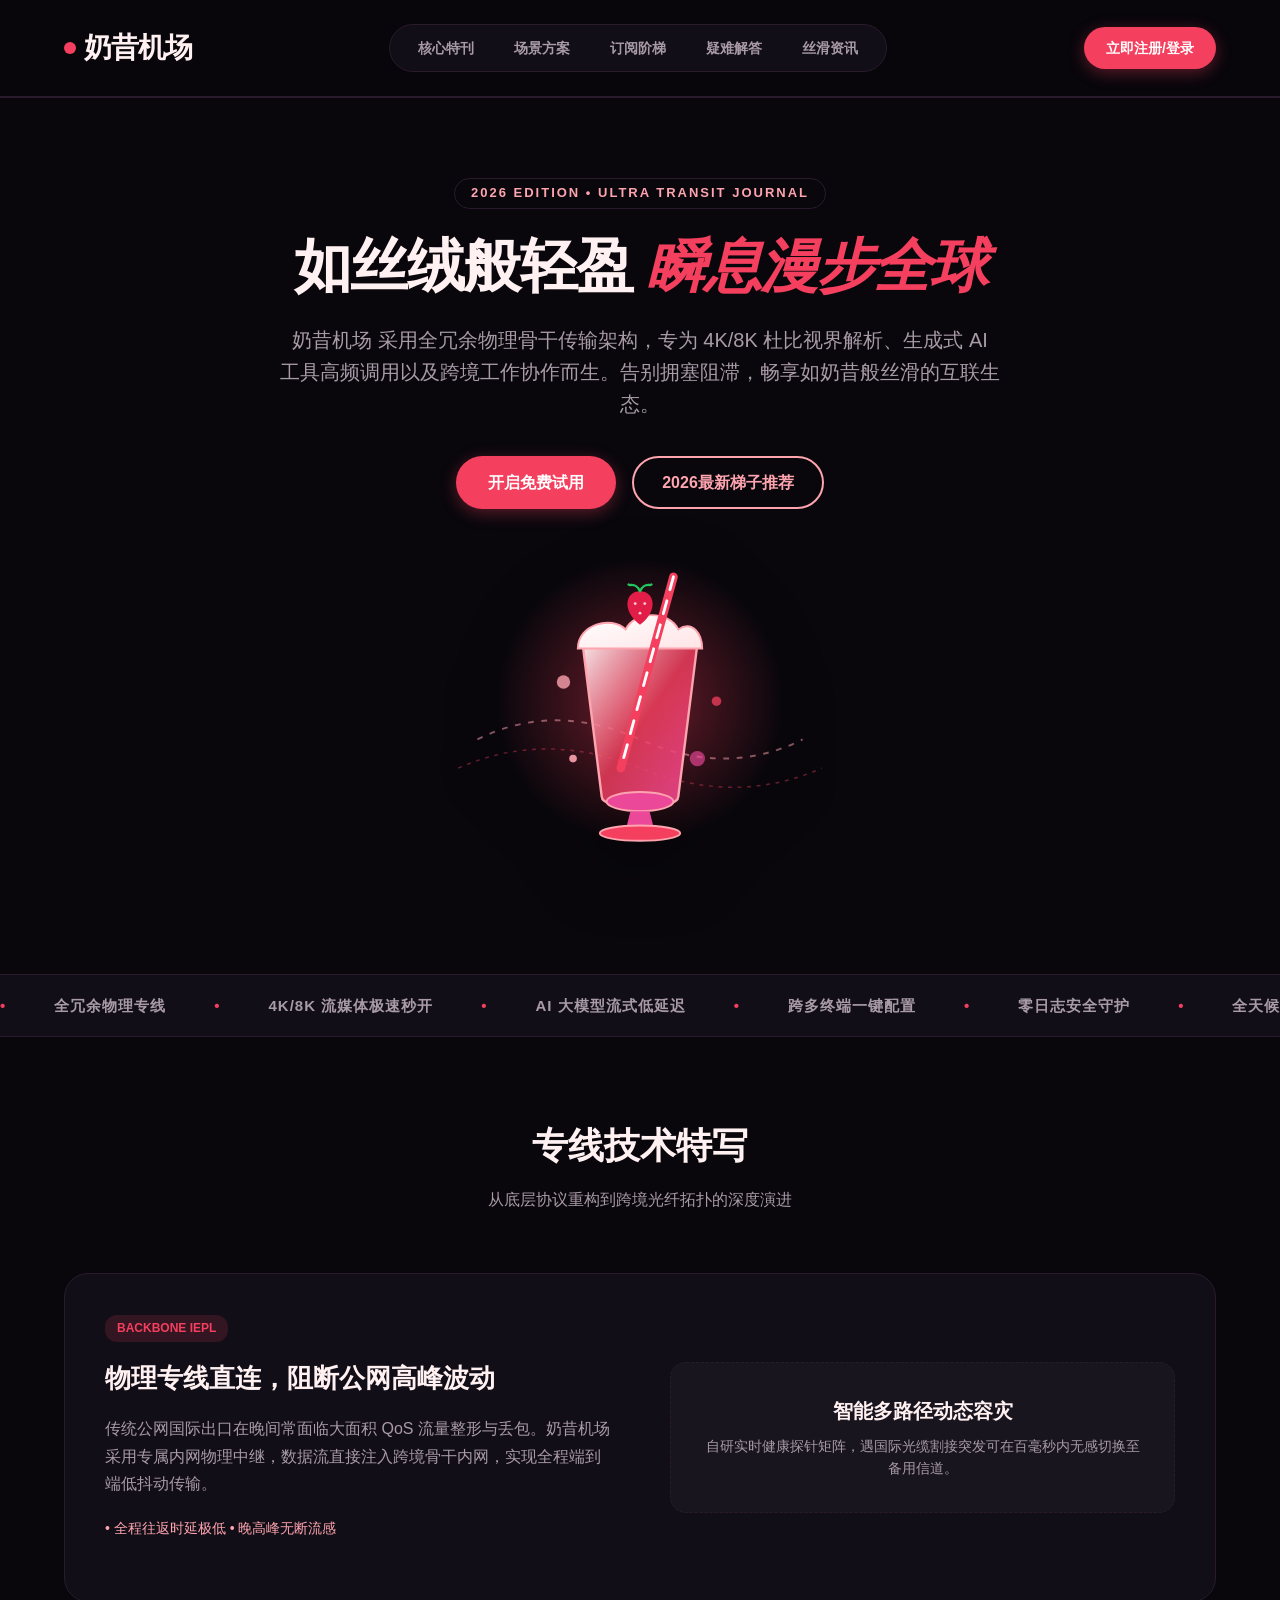
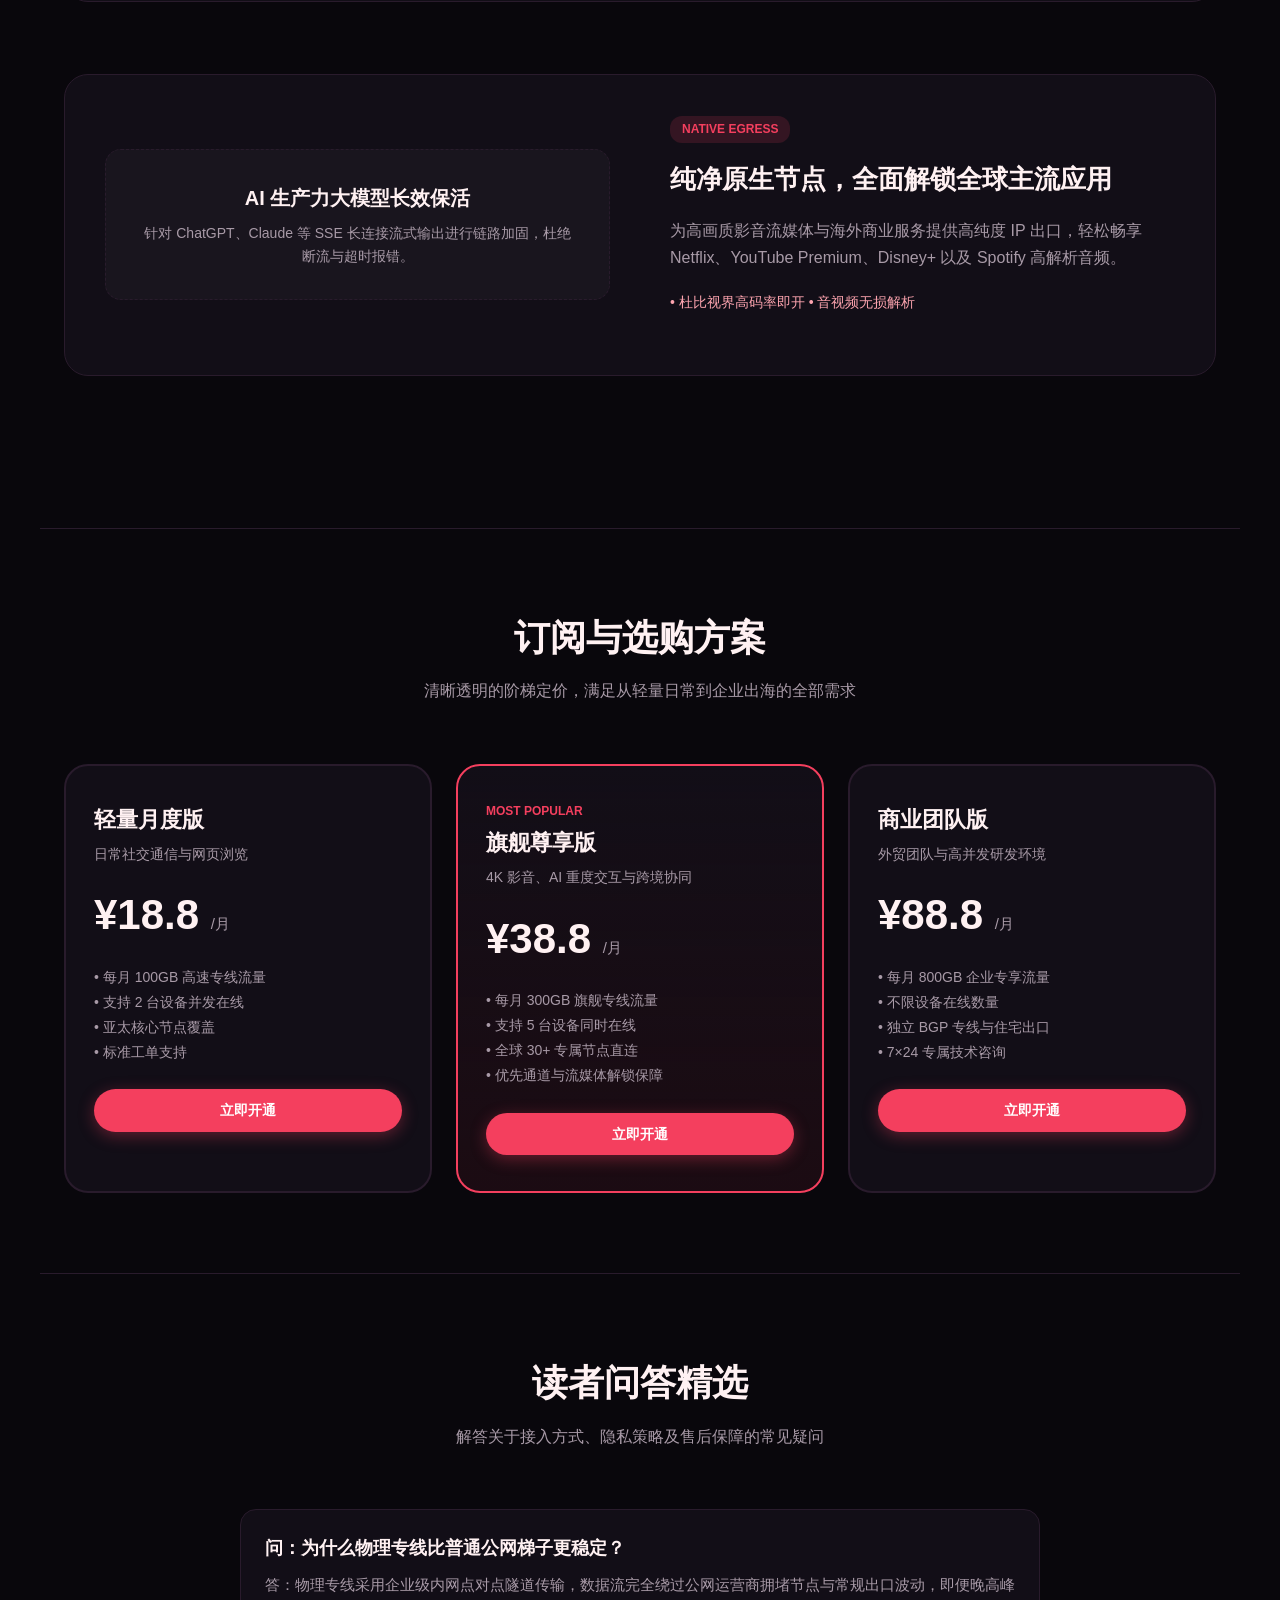
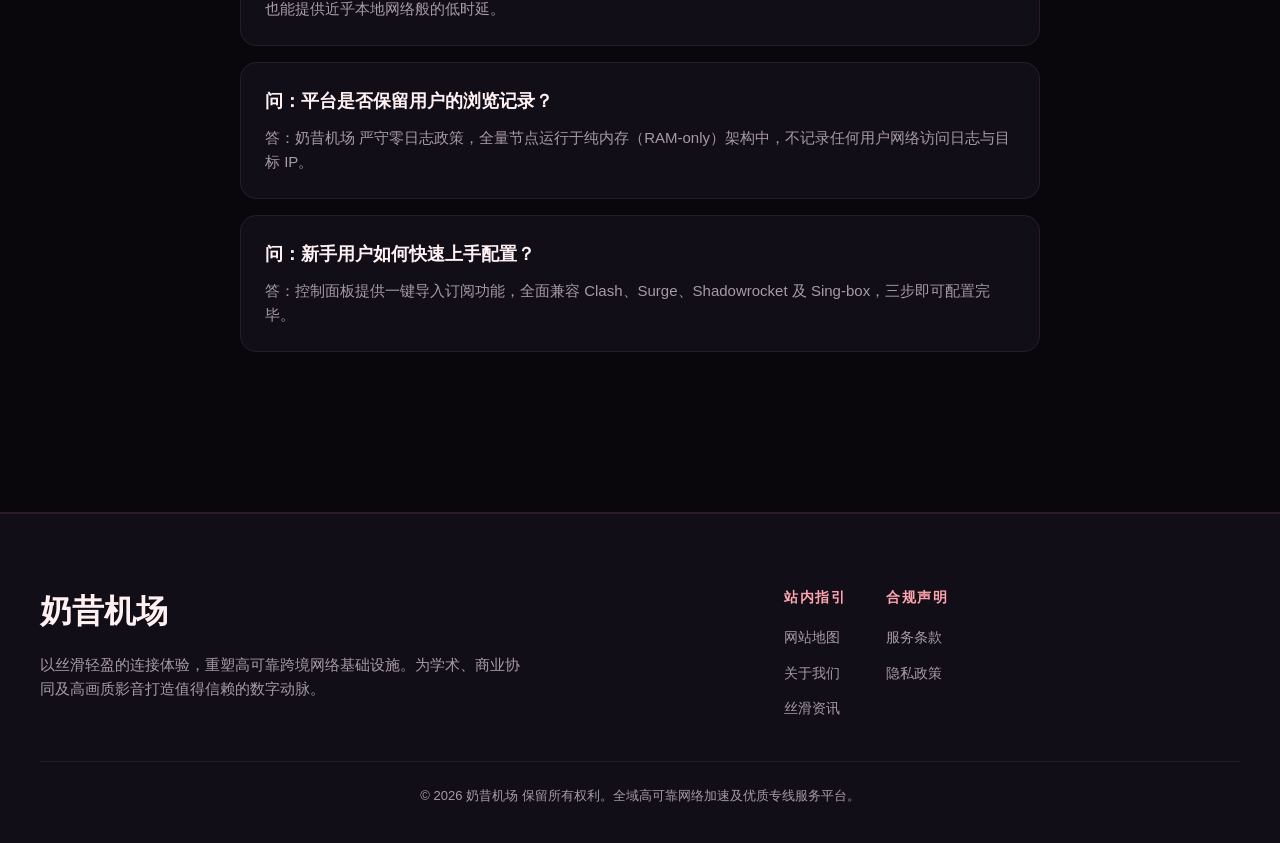
==== index.html @ 3f1ebfe1 "Initial landing page release for nexitally.space" ====
<!DOCTYPE html>
<html lang="zh-CN">
<head>
  <meta charset="UTF-8">
  <meta name="viewport" content="width=device-width, initial-scale=1.0">
  <title>奶昔机场官方平台 - 2026顶级丝滑专线网络加速服务 | 极速秒开与流媒体解锁优质机场推荐</title>
  <meta name="description" content="奶昔机场以现代杂志感极简架构呈现全冗余物理专线加速体验。全天候杜比视界4K/8K秒开，AI模型极速交互，构建流畅无阻的跨境网络桥梁。">
  <link rel="canonical" href="https://nexitally.space/">
  <link rel="stylesheet" href="style.css">
  <meta property="og:type" content="website">
  <meta property="og:title" content="奶昔机场官方平台 - 2026顶级丝滑专线网络加速服务 | 极速秒开与流媒体解锁优质机场推荐">
  <meta property="og:description" content="奶昔机场以现代杂志感极简架构呈现全冗余物理专线加速体验。全天候杜比视界4K/8K秒开，AI模型极速交互，构建流畅无阻的跨境网络桥梁。">
  <meta property="og:url" content="https://nexitally.space/">
  <script type="application/ld+json">
  {"@context": "https://schema.org", "@type": "Product", "name": "奶昔机场网络加速", "description": "奶昔机场以现代杂志感极简架构呈现全冗余物理专线加速体验。全天候杜比视界4K/8K秒开，AI模型极速交互，构建流畅无阻的跨境网络桥梁。", "brand": {"@type": "Brand", "name": "奶昔机场"}}
  </script>
</head>
<body>

  <!-- Magazine Header -->
  <nav class="mag-nav">
    <div class="mag-nav-inner">
      <a href="index.html" class="mag-logo">
        <span class="mag-logo-dot"></span>
        <span>奶昔机场</span>
      </a>
      <ul class="mag-pill-menu">
        <li><a href="#editorial">核心特刊</a></li>
        <li><a href="#scenarios">场景方案</a></li>
        <li><a href="#plans">订阅阶梯</a></li>
        <li><a href="#qna">疑难解答</a></li>
        <li><a href="sweet-notes.html">丝滑资讯</a></li>
      </ul>
      <a href="https://ww012.twilightaff.com/#/?code=A56DH1Af" class="mag-cta-btn" target="_blank" rel="nofollow">立即注册/登录</a>
    </div>
  </nav>

  <!-- Monumental Centered Hero -->
  <header class="mag-hero">
    <div class="mag-hero-issue">2026 EDITION • ULTRA TRANSIT JOURNAL</div>
    <h1 class="mag-hero-title">如丝绒般轻盈 <span>瞬息漫步全球</span></h1>
    <p class="mag-hero-lead">奶昔机场 采用全冗余物理骨干传输架构，专为 4K/8K 杜比视界解析、生成式 AI 工具高频调用以及跨境工作协作而生。告别拥塞阻滞，畅享如奶昔般丝滑的互联生态。</p>
    
    <div class="mag-hero-actions">
      <a href="https://ww012.twilightaff.com/#/?code=A56DH1Af" class="mag-cta-btn" style="padding: 14px 32px; font-size: 16px;" target="_blank" rel="nofollow">开启免费试用</a>
      <a href="https://tizilab.net/paihang/" class="btn-mag-outline" target="_blank">2026最新梯子推荐</a>
    </div>

    <div class="mag-hero-art">
      
        <div class="motion-art-frame milkshake-frame" aria-label="草莓波普奶昔插画">
          <svg class="motion-svg" width="100%" height="340" viewBox="0 0 460 360" fill="none" xmlns="http://www.w3.org/2000/svg">
            <defs>
              <linearGradient id="cupGrad" x1="0%" y1="0%" x2="100%" y2="100%">
                <stop offset="0%" stop-color="#fff1f2" stop-opacity="0.95"/>
                <stop offset="50%" stop-color="#f43f5e" stop-opacity="0.8"/>
                <stop offset="100%" stop-color="#ec4899" stop-opacity="0.95"/>
              </linearGradient>
              <linearGradient id="creamGrad" x1="0%" y1="0%" x2="100%" y2="100%">
                <stop offset="0%" stop-color="#ffffff"/>
                <stop offset="100%" stop-color="#ffe4e6"/>
              </linearGradient>
              <radialGradient id="berryGlow" cx="50%" cy="50%" r="50%">
                <stop offset="0%" stop-color="#f43f5e" stop-opacity="0.45"/>
                <stop offset="100%" stop-color="#f43f5e" stop-opacity="0"/>
              </radialGradient>
            </defs>
            <circle cx="230" cy="180" r="150" fill="url(#berryGlow)" class="glow-pulse"/>
            <!-- 甜美波浪装饰背景 -->
            <path d="M 60 220 Q 140 180 230 220 T 400 220" stroke="#fda4af" stroke-width="2" stroke-dasharray="6 8" fill="none" opacity="0.5"/>
            <path d="M 40 250 Q 130 210 230 250 T 420 250" stroke="#f43f5e" stroke-width="1.5" stroke-dasharray="4 6" fill="none" opacity="0.4"/>
            <!-- 奶昔杯身 -->
            <path d="M 170 120 L 190 280 C 190 295, 270 295, 270 280 L 290 120 Z" fill="url(#cupGrad)" stroke="#fda4af" stroke-width="2.5"/>
            <!-- 杯底托盘 -->
            <ellipse cx="230" cy="285" rx="35" ry="10" fill="#ec4899" stroke="#fda4af" stroke-width="2"/>
            <path d="M 220 295 L 215 315 H 245 L 240 295 Z" fill="#ec4899"/>
            <ellipse cx="230" cy="318" rx="42" ry="8" fill="#f43f5e" stroke="#fda4af" stroke-width="2"/>
            <!-- 绵密奶油波浪层 -->
            <path d="M 165 125 C 165 100, 200 90, 215 105 C 225 85, 260 85, 270 105 C 285 95, 295 110, 295 125 Z" fill="url(#creamGrad)" stroke="#fda4af" stroke-width="2" class="cream-bounce"/>
            <!-- 顶端草莓果实 -->
            <g class="berry-float">
              <path d="M 230 65 C 215 65, 210 85, 230 100 C 250 85, 245 65, 230 65 Z" fill="#e11d48"/>
              <circle cx="225" cy="78" r="1.5" fill="#fecdd3"/>
              <circle cx="235" cy="78" r="1.5" fill="#fecdd3"/>
              <circle cx="230" cy="88" r="1.5" fill="#fecdd3"/>
              <path d="M 230 65 C 225 55, 220 60, 218 58 M 230 65 C 235 55, 240 60, 242 58" stroke="#22c55e" stroke-width="2.5" stroke-linecap="round"/>
            </g>
            <!-- 糖果条纹倾斜吸管 -->
            <line x1="265" y1="50" x2="210" y2="250" stroke="#f43f5e" stroke-width="9" stroke-linecap="round" class="straw-shake"/>
            <line x1="265" y1="50" x2="210" y2="250" stroke="#ffffff" stroke-width="3" stroke-linecap="round" stroke-dasharray="14 12" class="straw-shake"/>
            <!-- 漂浮果粒与气泡 -->
            <circle cx="150" cy="160" r="7" fill="#fda4af" opacity="0.8" class="bubble-float-1"/>
            <circle cx="310" cy="180" r="5" fill="#f43f5e" opacity="0.75" class="bubble-float-2"/>
            <circle cx="290" cy="240" r="8" fill="#ec4899" opacity="0.65" class="bubble-float-3"/>
            <circle cx="160" cy="240" r="4" fill="#fda4af" opacity="0.9" class="bubble-float-1"/>
          </svg>
        </div>
        
    </div>
  </header>

  <!-- Horizontal Ticker -->
  <div class="mag-ticker">
    <div class="mag-ticker-track">
      <span>•</span> 全冗余物理专线
      <span>•</span> 4K/8K 流媒体极速秒开
      <span>•</span> AI 大模型流式低延迟
      <span>•</span> 跨多终端一键配置
      <span>•</span> 零日志安全守护
      <span>•</span> 全天候容灾保障
    </div>
  </div>

  <!-- Editorial Split Rows -->
  <section id="editorial" class="mag-section">
    <div class="mag-section-header">
      <h2 class="mag-section-title">专线技术特写</h2>
      <p style="color: var(--muted);">从底层协议重构到跨境光纤拓扑的深度演进</p>
    </div>

    <div class="mag-row">
      <div class="mag-row-content">
        <span class="mag-row-badge">BACKBONE IEPL</span>
        <h3>物理专线直连，阻断公网高峰波动</h3>
        <p>传统公网国际出口在晚间常面临大面积 QoS 流量整形与丢包。奶昔机场 采用专属内网物理中继，数据流直接注入跨境骨干内网，实现全程端到端低抖动传输。</p>
        <p style="font-size:14px; color: var(--accent);">• 全程往返时延极低 • 晚高峰无断流感</p>
      </div>
      <div>
        <div style="background: rgba(255,255,255,0.03); border: 1px dashed var(--border); border-radius: 16px; padding: 32px; text-align: center;">
          <h4 style="font-size: 20px; margin-bottom: 8px;">智能多路径动态容灾</h4>
          <p style="color: var(--muted); font-size: 14px;">自研实时健康探针矩阵，遇国际光缆割接突发可在百毫秒内无感切换至备用信道。</p>
        </div>
      </div>
    </div>

    <div class="mag-row reverse">
      <div class="mag-row-content">
        <span class="mag-row-badge">NATIVE EGRESS</span>
        <h3>纯净原生节点，全面解锁全球主流应用</h3>
        <p>为高画质影音流媒体与海外商业服务提供高纯度 IP 出口，轻松畅享 Netflix、YouTube Premium、Disney+ 以及 Spotify 高解析音频。</p>
        <p style="font-size:14px; color: var(--accent);">• 杜比视界高码率即开 • 音视频无损解析</p>
      </div>
      <div>
        <div style="background: rgba(255,255,255,0.03); border: 1px dashed var(--border); border-radius: 16px; padding: 32px; text-align: center;">
          <h4 style="font-size: 20px; margin-bottom: 8px;">AI 生产力大模型长效保活</h4>
          <p style="color: var(--muted); font-size: 14px;">针对 ChatGPT、Claude 等 SSE 长连接流式输出进行链路加固，杜绝断流与超时报错。</p>
        </div>
      </div>
    </div>
  </section>

  <!-- Pricing Deck -->
  <section id="plans" class="mag-section" style="border-top: 1px solid var(--border);">
    <div class="mag-section-header">
      <h2 class="mag-section-title">订阅与选购方案</h2>
      <p style="color: var(--muted);">清晰透明的阶梯定价，满足从轻量日常到企业出海的全部需求</p>
    </div>

    <div class="mag-pricing-deck">
      <div class="mag-price-pill">
        <h3 style="font-size: 22px;">轻量月度版</h3>
        <p style="color: var(--muted); font-size: 14px; margin-top: 6px;">日常社交通信与网页浏览</p>
        <div class="mag-price-num">¥18.8 <span>/月</span></div>
        <p style="color: var(--muted); font-size: 14px; line-height: 1.8; margin-bottom: 24px;">
          • 每月 100GB 高速专线流量<br>• 支持 2 台设备并发在线<br>• 亚太核心节点覆盖<br>• 标准工单支持
        </p>
        <a href="https://ww012.twilightaff.com/#/?code=A56DH1Af" class="mag-cta-btn" style="text-align: center;" target="_blank" rel="nofollow">立即开通</a>
      </div>

      <div class="mag-price-pill featured">
        <div style="font-size: 12px; font-weight: 800; color: var(--primary); text-transform: uppercase;">MOST POPULAR</div>
        <h3 style="font-size: 22px; margin-top: 4px;">旗舰尊享版</h3>
        <p style="color: var(--muted); font-size: 14px; margin-top: 6px;">4K 影音、AI 重度交互与跨境协同</p>
        <div class="mag-price-num">¥38.8 <span>/月</span></div>
        <p style="color: var(--muted); font-size: 14px; line-height: 1.8; margin-bottom: 24px;">
          • 每月 300GB 旗舰专线流量<br>• 支持 5 台设备同时在线<br>• 全球 30+ 专属节点直连<br>• 优先通道与流媒体解锁保障
        </p>
        <a href="https://ww012.twilightaff.com/#/?code=A56DH1Af" class="mag-cta-btn" style="text-align: center;" target="_blank" rel="nofollow">立即开通</a>
      </div>

      <div class="mag-price-pill">
        <h3 style="font-size: 22px;">商业团队版</h3>
        <p style="color: var(--muted); font-size: 14px; margin-top: 6px;">外贸团队与高并发研发环境</p>
        <div class="mag-price-num">¥88.8 <span>/月</span></div>
        <p style="color: var(--muted); font-size: 14px; line-height: 1.8; margin-bottom: 24px;">
          • 每月 800GB 企业专享流量<br>• 不限设备在线数量<br>• 独立 BGP 专线与住宅出口<br>• 7×24 专属技术咨询
        </p>
        <a href="https://ww012.twilightaff.com/#/?code=A56DH1Af" class="mag-cta-btn" style="text-align: center;" target="_blank" rel="nofollow">立即开通</a>
      </div>
    </div>
  </section>

  <!-- FAQ -->
  <section id="qna" class="mag-section" style="border-top: 1px solid var(--border);">
    <div class="mag-section-header">
      <h2 class="mag-section-title">读者问答精选</h2>
      <p style="color: var(--muted);">解答关于接入方式、隐私策略及售后保障的常见疑问</p>
    </div>

    <div class="mag-faq-list">
      <div class="mag-faq-card">
        <div class="mag-faq-q">问：为什么物理专线比普通公网梯子更稳定？</div>
        <div class="mag-faq-a">答：物理专线采用企业级内网点对点隧道传输，数据流完全绕过公网运营商拥堵节点与常规出口波动，即便晚高峰也能提供近乎本地网络般的低时延。</div>
      </div>
      <div class="mag-faq-card">
        <div class="mag-faq-q">问：平台是否保留用户的浏览记录？</div>
        <div class="mag-faq-a">答：奶昔机场 严守零日志政策，全量节点运行于纯内存（RAM-only）架构中，不记录任何用户网络访问日志与目标 IP。</div>
      </div>
      <div class="mag-faq-card">
        <div class="mag-faq-q">问：新手用户如何快速上手配置？</div>
        <div class="mag-faq-a">答：控制面板提供一键导入订阅功能，全面兼容 Clash、Surge、Shadowrocket 及 Sing-box，三步即可配置完毕。</div>
      </div>
    </div>
  </section>

  <!-- Asymmetric Magazine Footer -->
  <footer class="mag-footer">
    <div class="mag-footer-inner">
      <div class="mag-footer-brand">
        <h2>奶昔机场</h2>
        <p>以丝滑轻盈的连接体验，重塑高可靠跨境网络基础设施。为学术、商业协同及高画质影音打造值得信赖的数字动脉。</p>
      </div>
      <div class="mag-footer-links">
        <div class="mag-footer-col">
          <h4>站内指引</h4>
          <ul>
            <li><a href="sitemap.html">网站地图</a></li>
            <li><a href="about.html">关于我们</a></li>
            <li><a href="sweet-notes.html">丝滑资讯</a></li>
          </ul>
        </div>
        <div class="mag-footer-col">
          <h4>合规声明</h4>
          <ul>
            <li><a href="terms.html">服务条款</a></li>
            <li><a href="privacy.html">隐私政策</a></li>
          </ul>
        </div>
      </div>
    </div>
    <div class="mag-footer-bottom">
      © 2026 奶昔机场 保留所有权利。全域高可靠网络加速及优质专线服务平台。
    </div>
  </footer>

</body>
</html>
---- style.css ----
/* Archetype 1: Magazine Editorial Layout (nexitally.space) */
:root {
  --primary: #f43f5e;
  --secondary: #fb7185;
  --accent: #fda4af;
  --bg: #09070c;
  --paper: #120e17;
  --border: #291b2c;
  --text: #fff1f2;
  --muted: #a89aa7;
  --link-color: #fda4af;
}
* { box-sizing: border-box; margin: 0; padding: 0; }
body { background: var(--bg); color: var(--text); font-family: -apple-system, BlinkMacSystemFont, "Segoe UI", Roboto, "PingFang SC", sans-serif; line-height: 1.6; }
a { color: var(--link-color); text-decoration: none; }
a:visited { color: var(--link-color); }
a:hover { color: var(--primary); text-decoration: underline; }

/* Magazine Header */
.mag-nav { border-bottom: 2px solid var(--border); padding: 24px 0; background: rgba(9, 7, 12, 0.95); position: sticky; top: 0; z-index: 99; }
.mag-nav-inner { max-width: 1200px; margin: 0 auto; padding: 0 24px; display: flex; justify-content: space-between; align-items: center; }
.mag-logo { font-size: 28px; font-weight: 900; letter-spacing: -1px; color: var(--text); display: flex; align-items: center; gap: 8px; text-decoration: none !important; }
.mag-logo-dot { width: 12px; height: 12px; border-radius: 50%; background: var(--primary); display: inline-block; }
.mag-pill-menu { display: flex; gap: 8px; list-style: none; background: var(--paper); padding: 6px 12px; border-radius: 40px; border: 1px solid var(--border); }
.mag-pill-menu li a { padding: 6px 16px; border-radius: 20px; font-size: 14px; font-weight: 600; color: var(--muted); display: block; }
.mag-pill-menu li a:hover, .mag-pill-menu li a.active { color: var(--text); background: rgba(255,255,255,0.08); text-decoration: none; }
.mag-cta-btn { background: var(--primary); color: #fff !important; padding: 10px 22px; border-radius: 40px; font-weight: 700; font-size: 14px; box-shadow: 0 4px 16px rgba(244, 63, 94, 0.35); text-decoration: none !important; }

/* Monumental Centered Hero */
.mag-hero { padding: 80px 24px 60px; text-align: center; max-width: 960px; margin: 0 auto; }
.mag-hero-issue { display: inline-block; font-size: 13px; font-weight: 800; text-transform: uppercase; letter-spacing: 2px; color: var(--accent); margin-bottom: 24px; padding: 4px 16px; border: 1px solid var(--border); border-radius: 30px; }
.mag-hero-title { font-size: 58px; font-weight: 900; line-height: 1.15; letter-spacing: -1.5px; margin-bottom: 24px; }
.mag-hero-title span { color: var(--primary); font-style: italic; }
.mag-hero-lead { font-size: 20px; color: var(--muted); max-width: 720px; margin: 0 auto 36px; line-height: 1.6; }
.mag-hero-art { margin: 20px auto 40px; max-width: 440px; }
.mag-hero-actions { display: flex; justify-content: center; gap: 16px; flex-wrap: wrap; }
.btn-mag-outline { padding: 12px 28px; border-radius: 40px; border: 2px solid var(--accent); color: var(--accent) !important; font-weight: 700; text-decoration: none !important; }
.btn-mag-outline:hover { background: var(--accent); color: var(--bg) !important; }

/* Horizontal Feature Ticker */
.mag-ticker { border-top: 1px solid var(--border); border-bottom: 1px solid var(--border); padding: 18px 0; background: var(--paper); overflow: hidden; white-space: nowrap; }
.mag-ticker-track { display: inline-flex; gap: 48px; font-weight: 700; font-size: 15px; color: var(--muted); text-transform: uppercase; letter-spacing: 1px; }
.mag-ticker-track span { color: var(--primary); }

/* Editorial Split Rows */
.mag-section { max-width: 1200px; margin: 0 auto; padding: 80px 24px; }
.mag-section-header { text-align: center; margin-bottom: 60px; }
.mag-section-title { font-size: 36px; font-weight: 800; margin-bottom: 12px; }
.mag-row { display: grid; grid-template-columns: 1fr 1fr; gap: 60px; align-items: center; margin-bottom: 72px; padding: 40px; background: var(--paper); border: 1px solid var(--border); border-radius: 24px; }
.mag-row.reverse { direction: rtl; }
.mag-row.reverse > * { direction: ltr; }
.mag-row-content h3 { font-size: 26px; font-weight: 800; margin-bottom: 16px; color: var(--text); }
.mag-row-content p { font-size: 16px; color: var(--muted); line-height: 1.7; margin-bottom: 20px; }
.mag-row-badge { display: inline-block; padding: 4px 12px; background: rgba(244, 63, 94, 0.15); color: var(--primary); border-radius: 12px; font-size: 12px; font-weight: 700; margin-bottom: 16px; }

/* Horizontal Pill Pricing */
.mag-pricing-deck { display: grid; grid-template-columns: repeat(3, 1fr); gap: 24px; }
.mag-price-pill { background: var(--paper); border: 2px solid var(--border); border-radius: 24px; padding: 36px 28px; display: flex; flex-direction: column; transition: transform 0.2s; }
.mag-price-pill:hover { transform: translateY(-6px); border-color: var(--primary); }
.mag-price-pill.featured { border-color: var(--primary); background: linear-gradient(180deg, var(--paper), rgba(244, 63, 94, 0.08)); }
.mag-price-num { font-size: 42px; font-weight: 900; margin: 16px 0; color: var(--text); }
.mag-price-num span { font-size: 15px; color: var(--muted); font-weight: normal; }

/* Accordion FAQ */
.mag-faq-list { max-width: 800px; margin: 0 auto; display: flex; flex-direction: column; gap: 16px; }
.mag-faq-card { background: var(--paper); border: 1px solid var(--border); border-radius: 16px; padding: 24px; }
.mag-faq-q { font-size: 18px; font-weight: 700; margin-bottom: 10px; color: var(--text); }
.mag-faq-a { font-size: 15px; color: var(--muted); line-height: 1.6; }

/* Asymmetric Magazine Footer */
.mag-footer { border-top: 2px solid var(--border); padding: 72px 24px 36px; background: var(--paper); margin-top: 80px; }
.mag-footer-inner { max-width: 1200px; margin: 0 auto; display: grid; grid-template-columns: 1.5fr 1fr; gap: 60px; }
.mag-footer-brand h2 { font-size: 32px; font-weight: 900; margin-bottom: 16px; }
.mag-footer-brand p { color: var(--muted); font-size: 15px; max-width: 480px; }
.mag-footer-links { display: flex; gap: 40px; }
.mag-footer-col h4 { font-size: 14px; text-transform: uppercase; letter-spacing: 1.5px; color: var(--accent); margin-bottom: 16px; }
.mag-footer-col ul { list-style: none; display: flex; flex-direction: column; gap: 10px; }
.mag-footer-col a { color: var(--muted); font-size: 14px; }
.mag-footer-col a:hover { color: var(--text); }
.mag-footer-bottom { max-width: 1200px; margin: 40px auto 0; padding-top: 24px; border-top: 1px solid var(--border); font-size: 13px; color: var(--muted); text-align: center; }

@media (max-width: 900px) {
  .mag-hero-title { font-size: 38px; }
  .mag-row { grid-template-columns: 1fr; }
  .mag-pricing-deck { grid-template-columns: 1fr; }
  .mag-footer-inner { grid-template-columns: 1fr; gap: 32px; }
  .mag-pill-menu { display: none; }
}


/* ==========================================================================
   Hero SVG Motion Core & Animation Keyframes (Guaranteed Visibility)
   ========================================================================== */
.motion-art-frame {
  width: 100% !important;
  max-width: 480px !important;
  min-height: 280px !important;
  margin: 0 auto !important;
  display: flex !important;
  justify-content: center !important;
  align-items: center !important;
  position: relative !important;
  flex-shrink: 0 !important;
}

.motion-svg {
  width: 100% !important;
  max-width: 480px !important;
  height: auto !important;
  min-height: 260px !important;
  display: block !important;
  overflow: visible !important;
  filter: drop-shadow(0 15px 35px rgba(0, 0, 0, 0.65)) !important;
}

@keyframes glowPulse {
  0%, 100% { transform: scale(1); opacity: 0.8; }
  50% { transform: scale(1.08); opacity: 1; }
}

@keyframes creamBounce {
  0%, 100% { transform: translateY(0); }
  50% { transform: translateY(-5px); }
}

@keyframes berryFloat {
  0%, 100% { transform: translateY(0) rotate(0deg); }
  50% { transform: translateY(-6px) rotate(4deg); }
}

@keyframes strawShake {
  0%, 100% { transform: rotate(0deg); }
  50% { transform: rotate(-2.5deg); }
}

@keyframes bubbleFloat {
  0% { transform: translateY(0); opacity: 0.25; }
  50% { opacity: 0.9; }
  100% { transform: translateY(-24px); opacity: 0; }
}

@keyframes ringFloat {
  0%, 100% { transform: translateY(0) rotate(-12deg); }
  50% { transform: translateY(-10px) rotate(-8deg); }
}

@keyframes runeShimmer {
  0%, 100% { opacity: 0.35; stroke-dashoffset: 0; }
  50% { opacity: 1; stroke-dashoffset: 24; }
}

@keyframes spinCW {
  from { transform: rotate(0deg); }
  to { transform: rotate(360deg); }
}

@keyframes spinCCW {
  from { transform: rotate(0deg); }
  to { transform: rotate(-360deg); }
}

@keyframes stepPulse {
  0%, 100% { opacity: 0.7; transform: translateY(0); }
  50% { opacity: 1; transform: translateY(-4px); }
}

@keyframes cloudDrift {
  0%, 100% { transform: translateX(0); }
  50% { transform: translateX(16px); }
}

@keyframes rayAscend {
  0% { stroke-dashoffset: 20; opacity: 0.2; }
  50% { opacity: 0.95; }
  100% { stroke-dashoffset: 0; opacity: 0.2; }
}

.glow-pulse { animation: glowPulse 4s ease-in-out infinite; transform-origin: center; }
.cream-bounce { animation: creamBounce 3.5s ease-in-out infinite; }
.berry-float { animation: berryFloat 3s ease-in-out infinite; transform-origin: 230px 85px; }
.straw-shake { animation: strawShake 4s ease-in-out infinite; transform-origin: 210px 250px; }
.bubble-float-1 { animation: bubbleFloat 3s ease-in-out infinite; }
.bubble-float-2 { animation: bubbleFloat 4.2s ease-in-out infinite 0.8s; }
.bubble-float-3 { animation: bubbleFloat 3.6s ease-in-out infinite 1.5s; }

.ring-float { animation: ringFloat 5s ease-in-out infinite; }
.rune-shimmer { animation: runeShimmer 3s ease-in-out infinite; }
.orbital-spin { animation: spinCW 25s linear infinite; transform-origin: 230px 180px; }
.ring-spin-cw { animation: spinCW 18s linear infinite; transform-origin: 230px 180px; }
.ring-spin-ccw { animation: spinCCW 24s linear infinite; transform-origin: 230px 180px; }

.step-pulse-1 { animation: stepPulse 3s ease-in-out infinite 0s; }
.step-pulse-2 { animation: stepPulse 3s ease-in-out infinite 0.7s; }
.step-pulse-3 { animation: stepPulse 3s ease-in-out infinite 1.4s; }
.step-pulse-4 { animation: stepPulse 3s ease-in-out infinite 2.1s; }
.cloud-drift-1 { animation: cloudDrift 6s ease-in-out infinite; }
.cloud-drift-2 { animation: cloudDrift 7s ease-in-out infinite 1s; }
.ray-ascend { animation: rayAscend 2.5s linear infinite; }
.crystal-spin { animation: spinCW 12s linear infinite; transform-origin: center; }
.mint-leaf-float { animation: berryFloat 4s ease-in-out infinite; transform-origin: 230px 95px; }

@media (prefers-reduced-motion: reduce) {
  * {
    animation-duration: 0.01ms !important;
    animation-iteration-count: 1 !important;
    transition-duration: 0.01ms !important;
  }
}
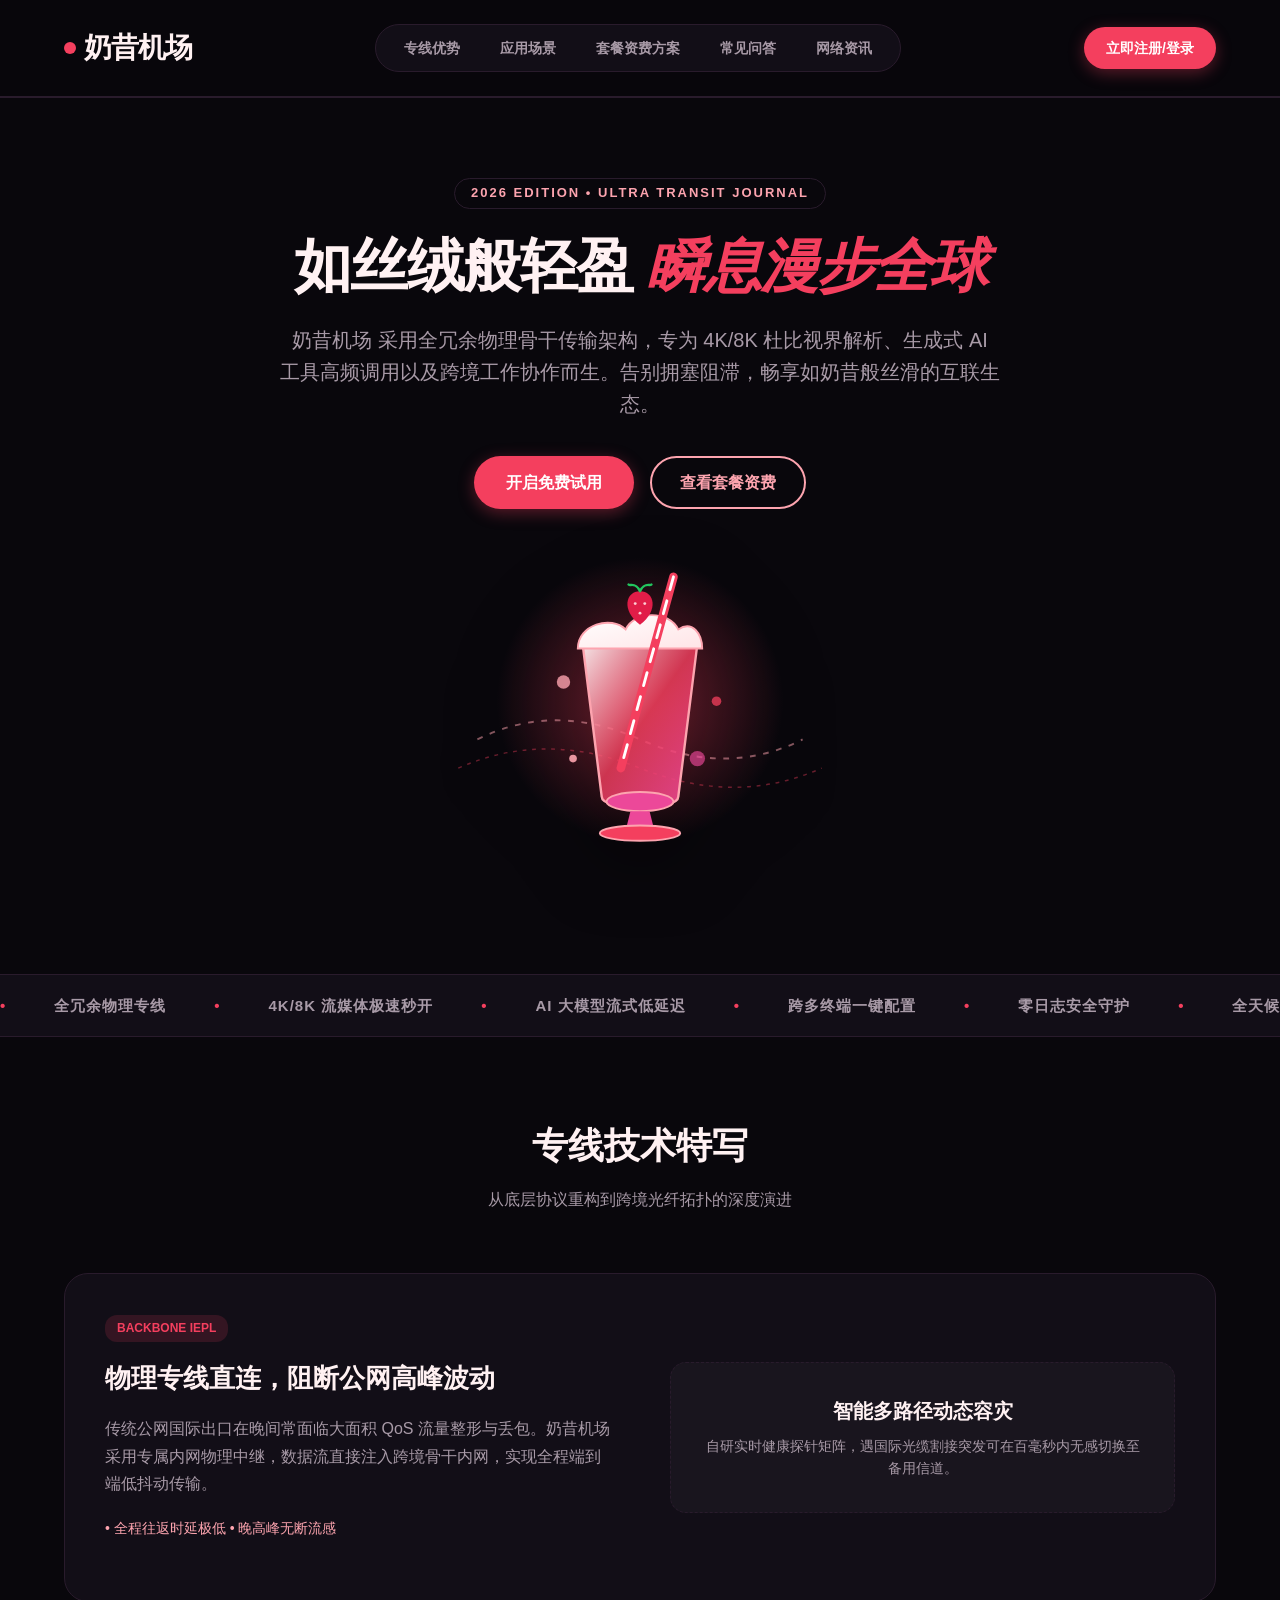
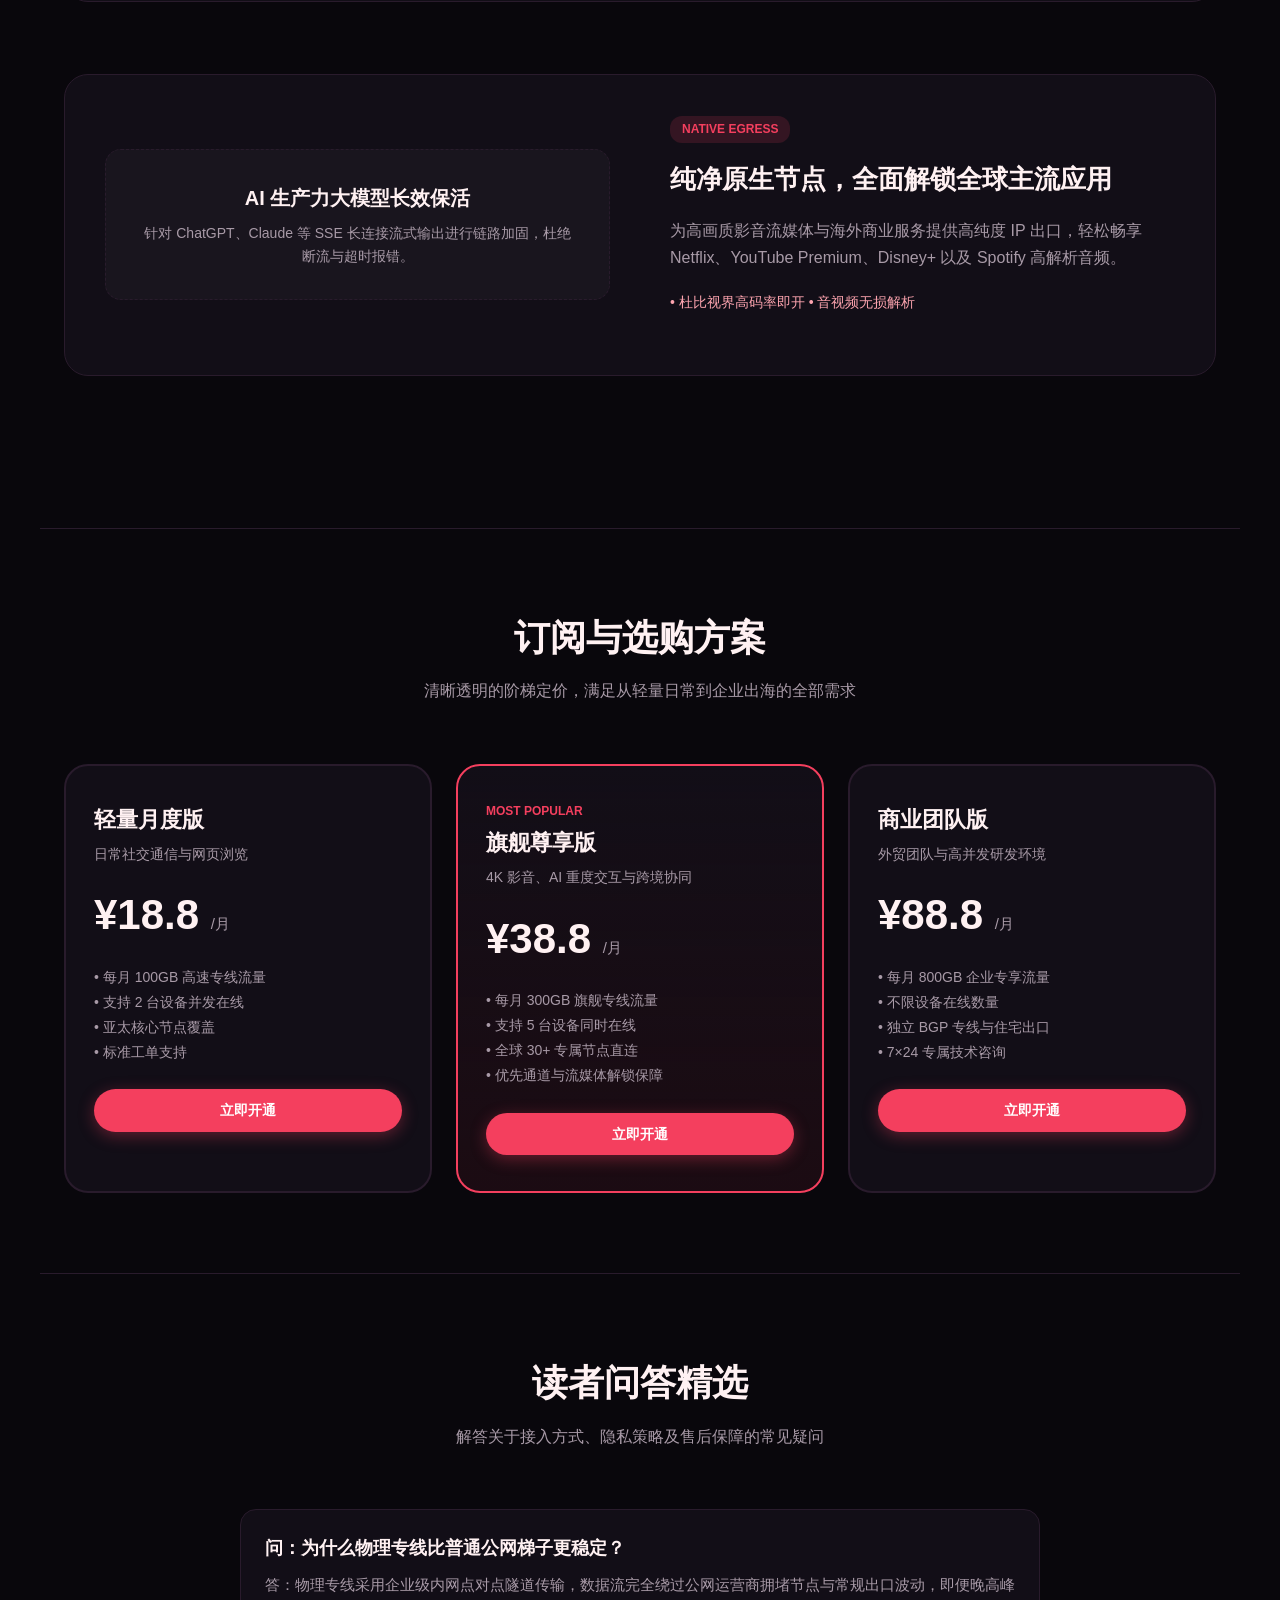
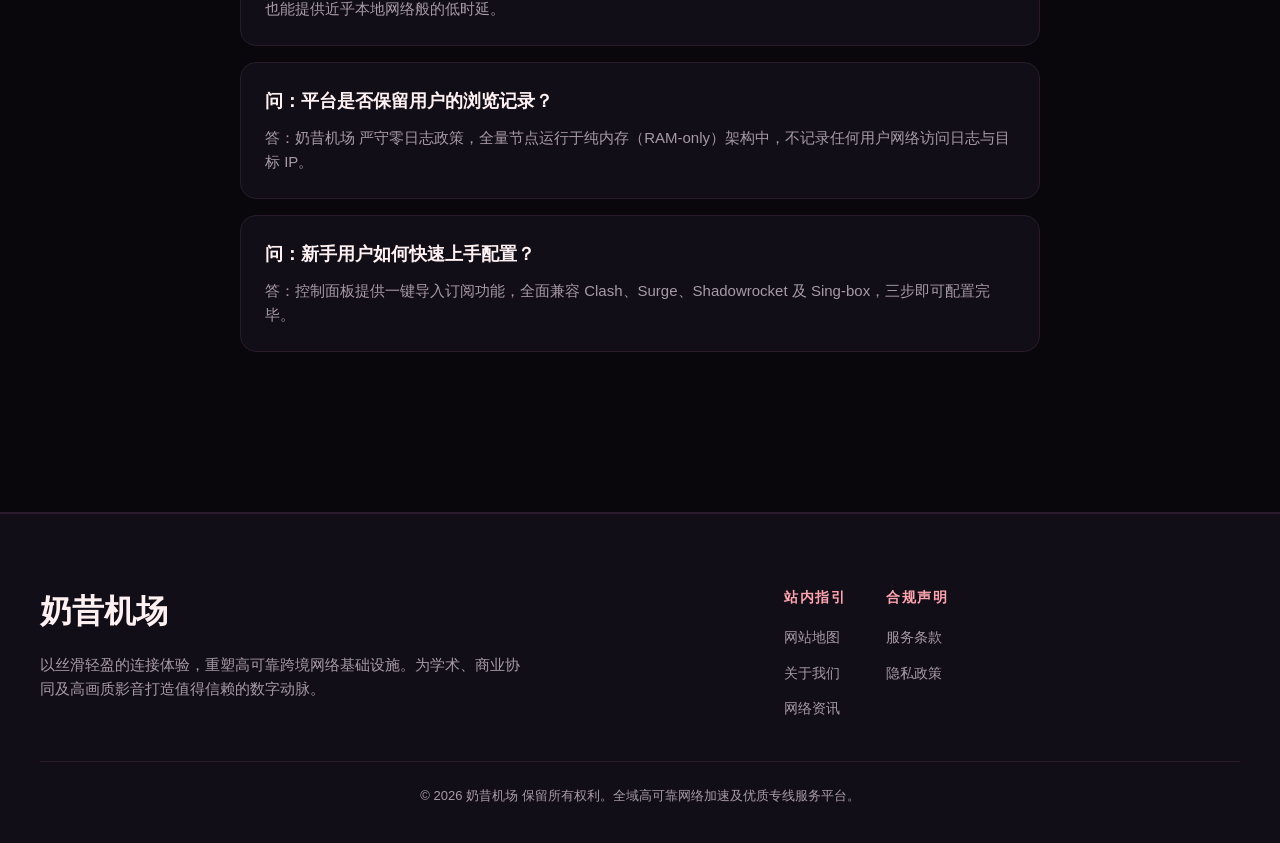
==== commit 80be7963: "fix: remove external blog links, desensitize subscription terms, and align official landing page sty" ====
--- a/index.html
+++ b/index.html
@@ -3,7 +3,7 @@
 <head>
   <meta charset="UTF-8">
   <meta name="viewport" content="width=device-width, initial-scale=1.0">
-  <title>奶昔机场官方平台 - 2026顶级丝滑专线网络加速服务 | 极速秒开与流媒体解锁优质机场推荐</title>
+  <title>奶昔 Nexitally 官方网站 - 2026 顶级高速专线网络加速服务 | 4K流媒体解锁</title>
   <meta name="description" content="奶昔机场以现代杂志感极简架构呈现全冗余物理专线加速体验。全天候杜比视界4K/8K秒开，AI模型极速交互，构建流畅无阻的跨境网络桥梁。">
   <link rel="canonical" href="https://nexitally.space/">
   <link rel="stylesheet" href="style.css">
@@ -25,11 +25,11 @@
         <span>奶昔机场</span>
       </a>
       <ul class="mag-pill-menu">
-        <li><a href="#editorial">核心特刊</a></li>
-        <li><a href="#scenarios">场景方案</a></li>
-        <li><a href="#plans">订阅阶梯</a></li>
-        <li><a href="#qna">疑难解答</a></li>
-        <li><a href="sweet-notes.html">丝滑资讯</a></li>
+        <li><a href="#editorial">专线优势</a></li>
+        <li><a href="#scenarios">应用场景</a></li>
+        <li><a href="#plans">套餐资费方案</a></li>
+        <li><a href="#qna">常见问答</a></li>
+        <li><a href="sweet-notes.html">网络资讯</a></li>
       </ul>
       <a href="https://ww012.twilightaff.com/#/?code=A56DH1Af" class="mag-cta-btn" target="_blank" rel="nofollow">立即注册/登录</a>
     </div>
@@ -43,7 +43,7 @@
     
     <div class="mag-hero-actions">
       <a href="https://ww012.twilightaff.com/#/?code=A56DH1Af" class="mag-cta-btn" style="padding: 14px 32px; font-size: 16px;" target="_blank" rel="nofollow">开启免费试用</a>
-      <a href="https://tizilab.net/paihang/" class="btn-mag-outline" target="_blank">2026最新梯子推荐</a>
+      <a href="#plans" class="btn-mag-outline" target="_blank">查看套餐资费</a>
     </div>
 
     <div class="mag-hero-art">
@@ -226,7 +226,7 @@
           <ul>
             <li><a href="sitemap.html">网站地图</a></li>
             <li><a href="about.html">关于我们</a></li>
-            <li><a href="sweet-notes.html">丝滑资讯</a></li>
+            <li><a href="sweet-notes.html">网络资讯</a></li>
           </ul>
         </div>
         <div class="mag-footer-col">
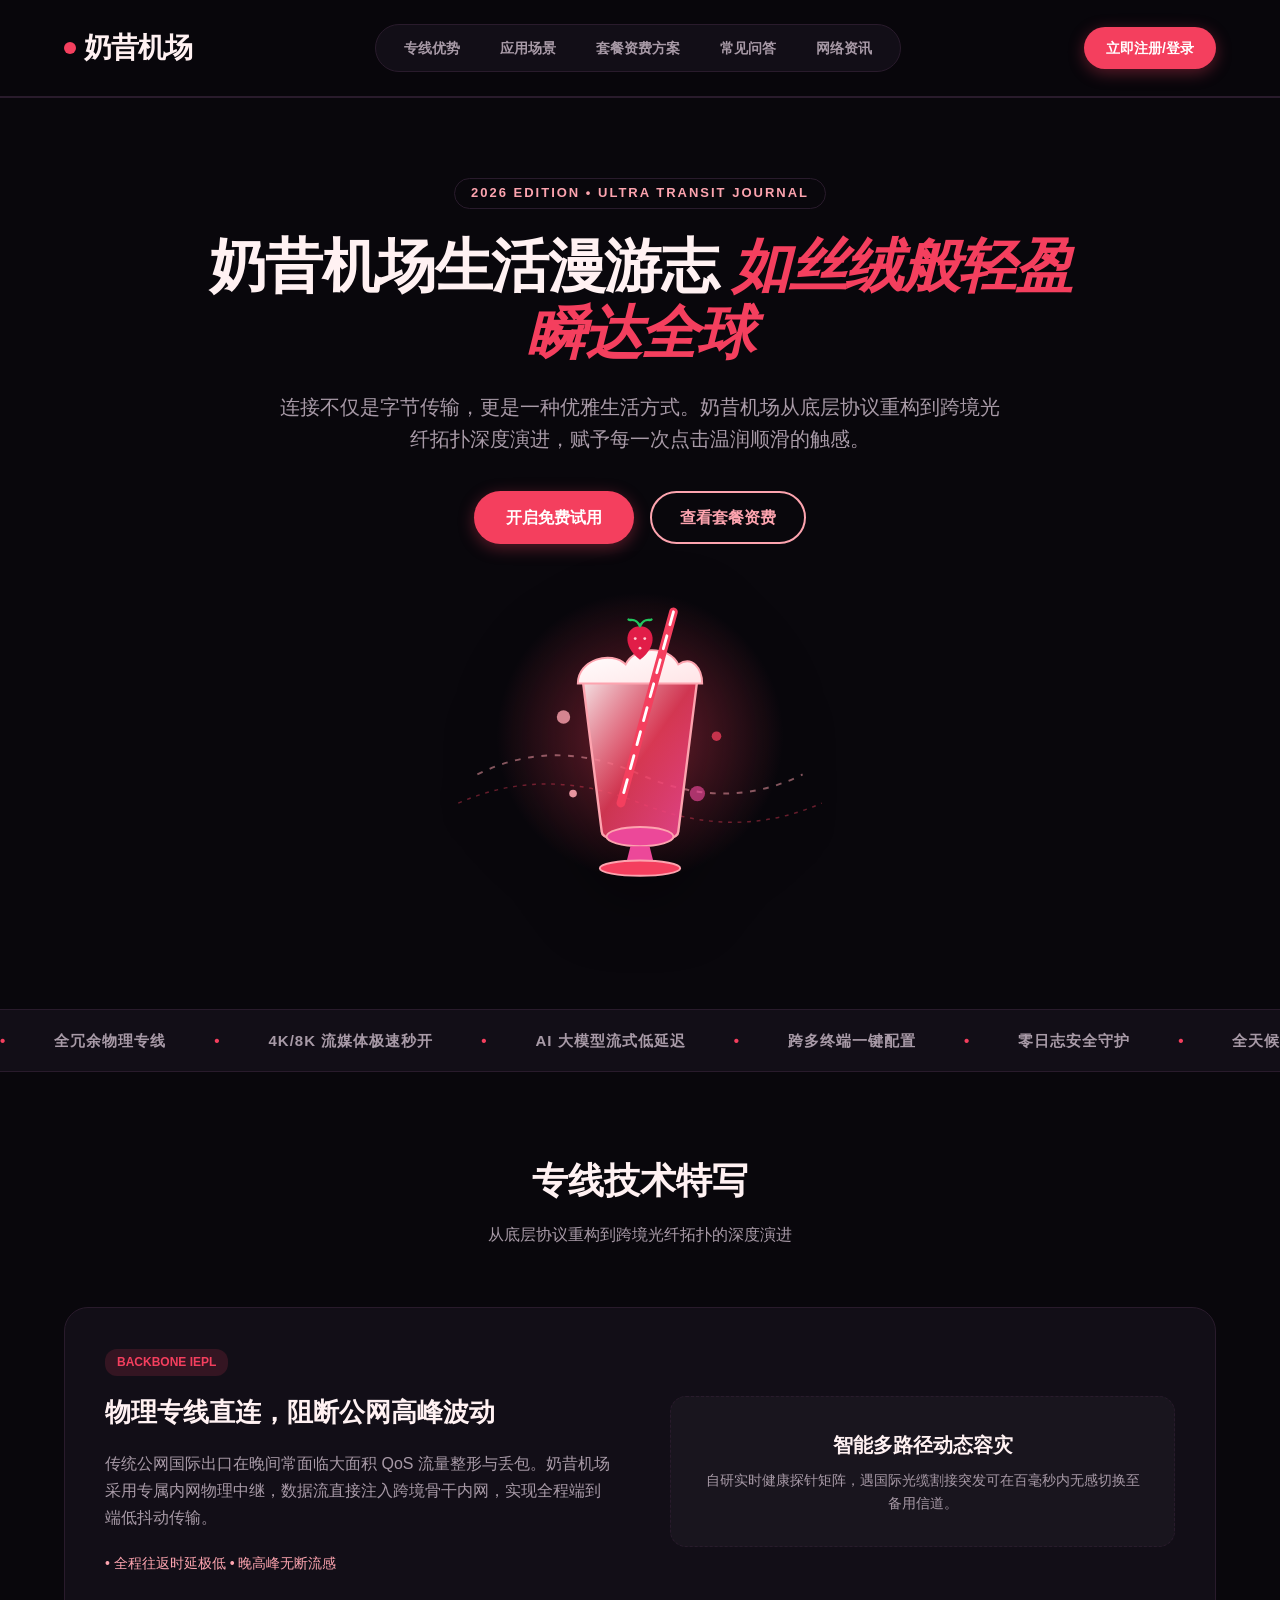
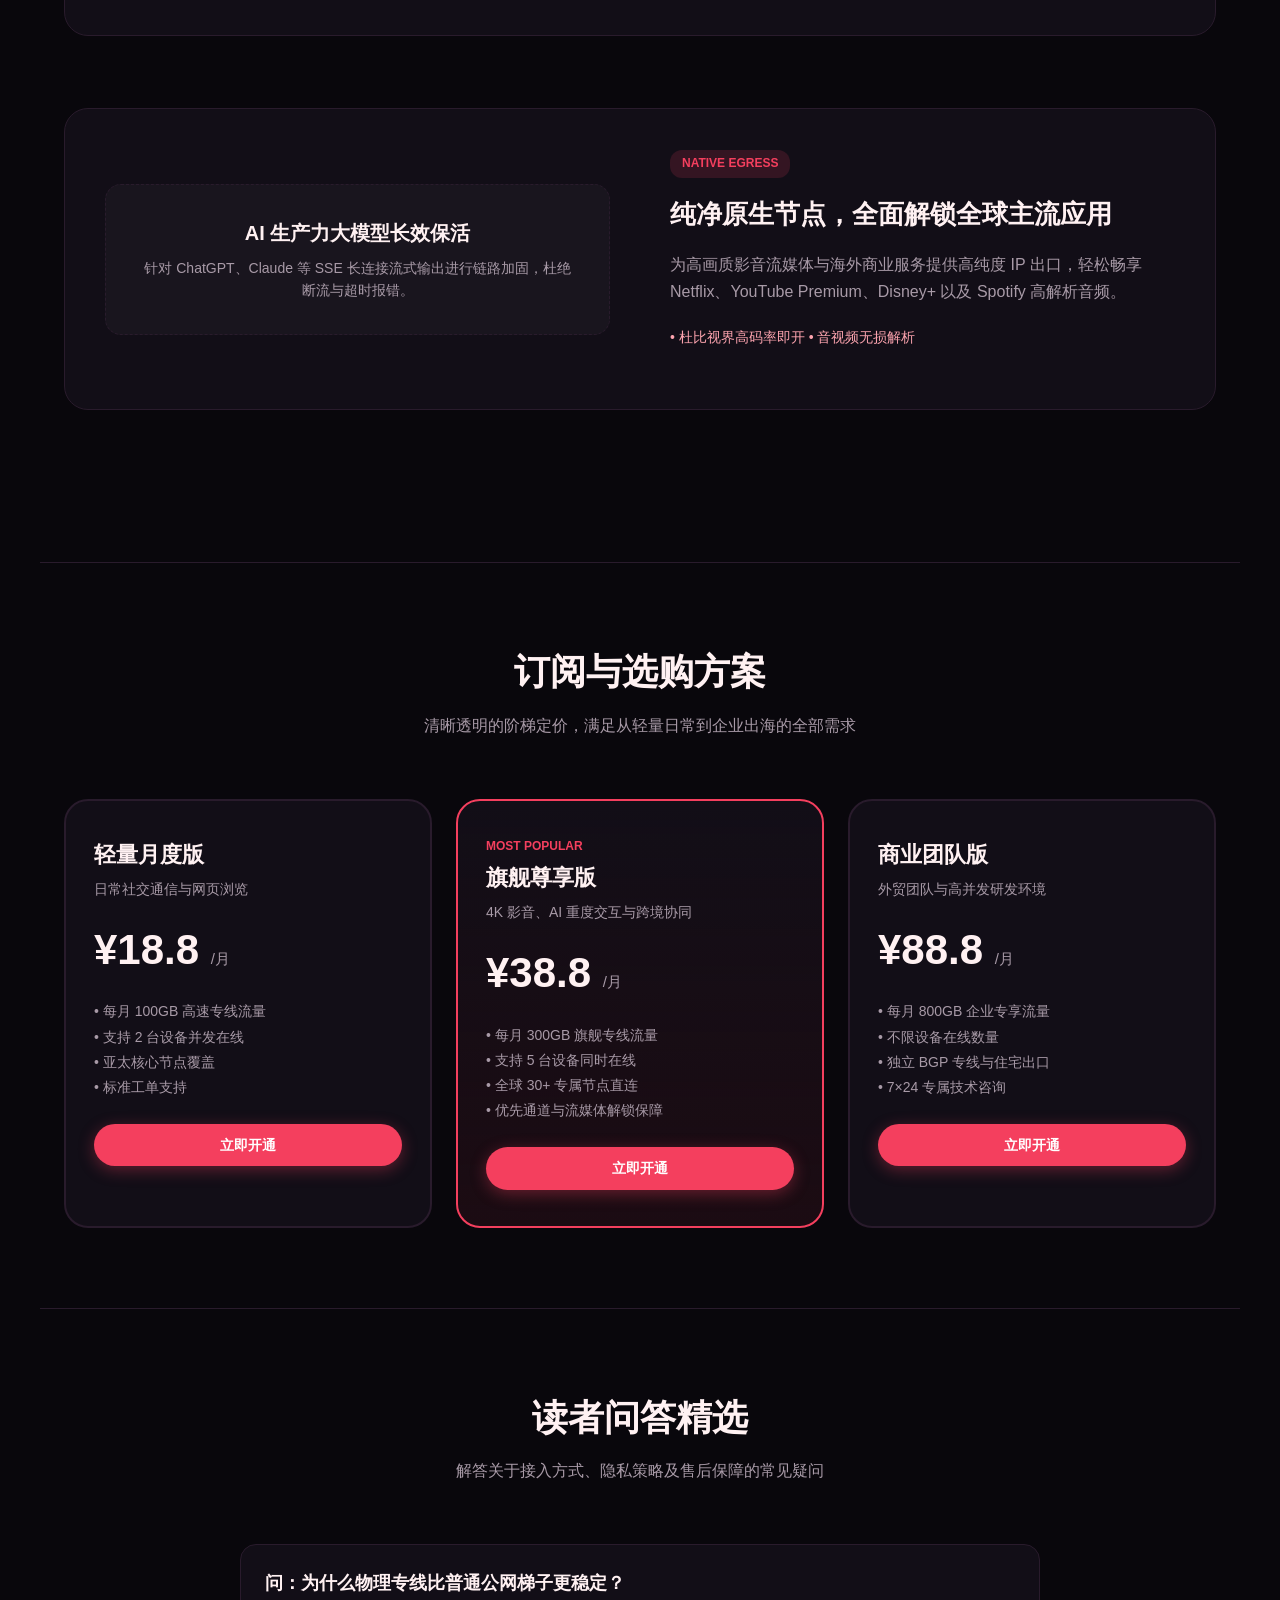
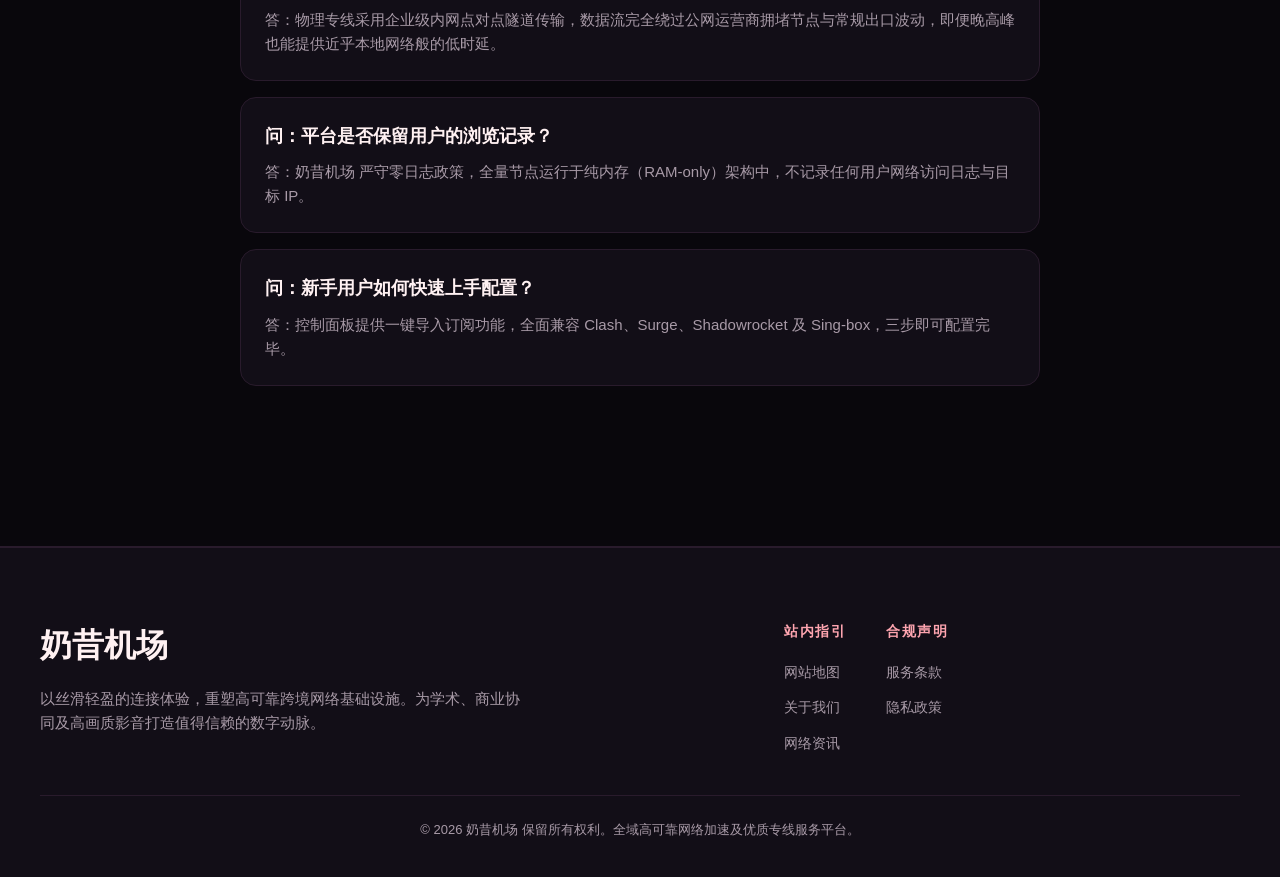
==== commit 62493965: "revert: restore original layout and structure prior to pricing changes while keeping bespoke hero in" ====
--- a/index.html
+++ b/index.html
@@ -3,7 +3,7 @@
 <head>
   <meta charset="UTF-8">
   <meta name="viewport" content="width=device-width, initial-scale=1.0">
-  <title>奶昔 Nexitally 官方网站 - 2026 顶级高速专线网络加速服务 | 4K流媒体解锁</title>
+  <title>奶昔 Nexitally 专线网络 - 2026 顶级高速专线网络加速服务 | 4K流媒体解锁</title>
   <meta name="description" content="奶昔机场以现代杂志感极简架构呈现全冗余物理专线加速体验。全天候杜比视界4K/8K秒开，AI模型极速交互，构建流畅无阻的跨境网络桥梁。">
   <link rel="canonical" href="https://nexitally.space/">
   <link rel="stylesheet" href="style.css">
@@ -38,8 +38,8 @@
   <!-- Monumental Centered Hero -->
   <header class="mag-hero">
     <div class="mag-hero-issue">2026 EDITION • ULTRA TRANSIT JOURNAL</div>
-    <h1 class="mag-hero-title">如丝绒般轻盈 <span>瞬息漫步全球</span></h1>
-    <p class="mag-hero-lead">奶昔机场 采用全冗余物理骨干传输架构，专为 4K/8K 杜比视界解析、生成式 AI 工具高频调用以及跨境工作协作而生。告别拥塞阻滞，畅享如奶昔般丝滑的互联生态。</p>
+    <h1 class="mag-hero-title">奶昔机场生活漫游志 <span>如丝绒般轻盈瞬达全球</span></h1>
+    <p class="mag-hero-lead">连接不仅是字节传输，更是一种优雅生活方式。奶昔机场从底层协议重构到跨境光纤拓扑深度演进，赋予每一次点击温润顺滑的触感。</p>
     
     <div class="mag-hero-actions">
       <a href="https://ww012.twilightaff.com/#/?code=A56DH1Af" class="mag-cta-btn" style="padding: 14px 32px; font-size: 16px;" target="_blank" rel="nofollow">开启免费试用</a>
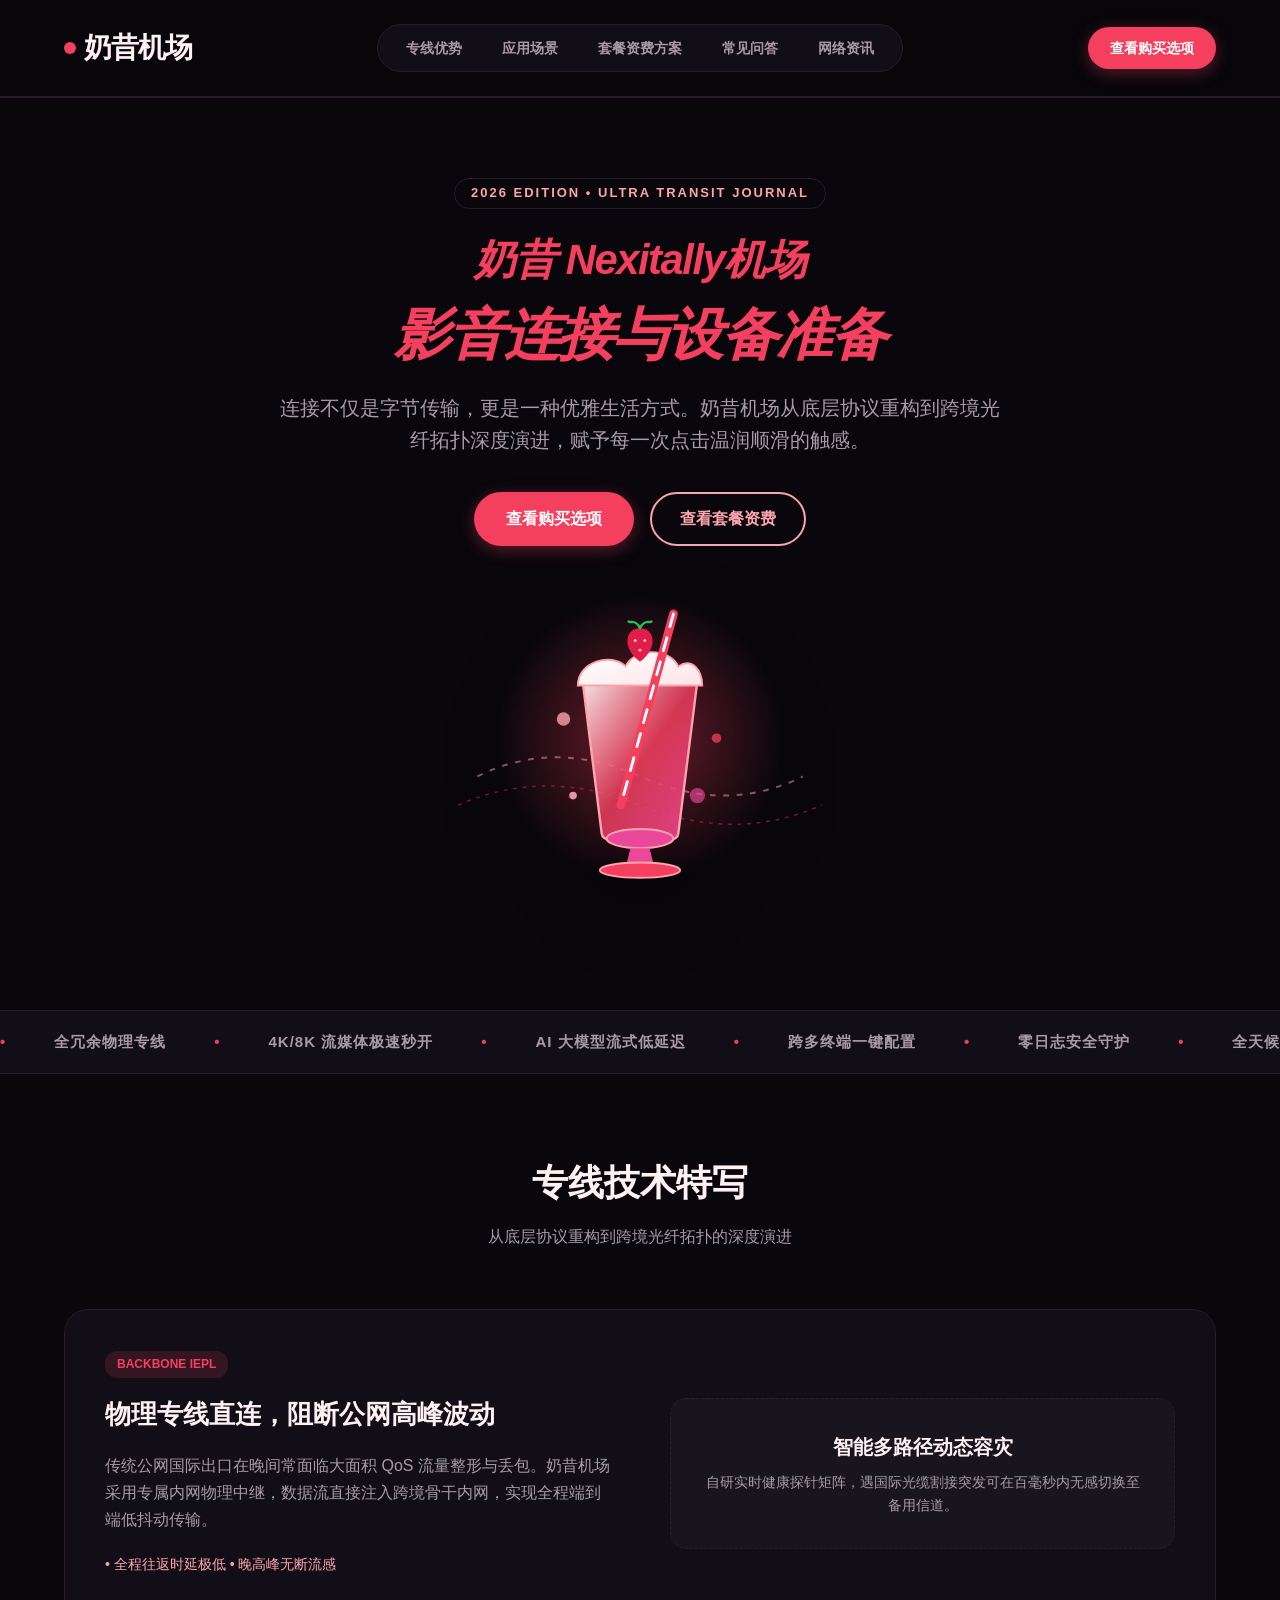
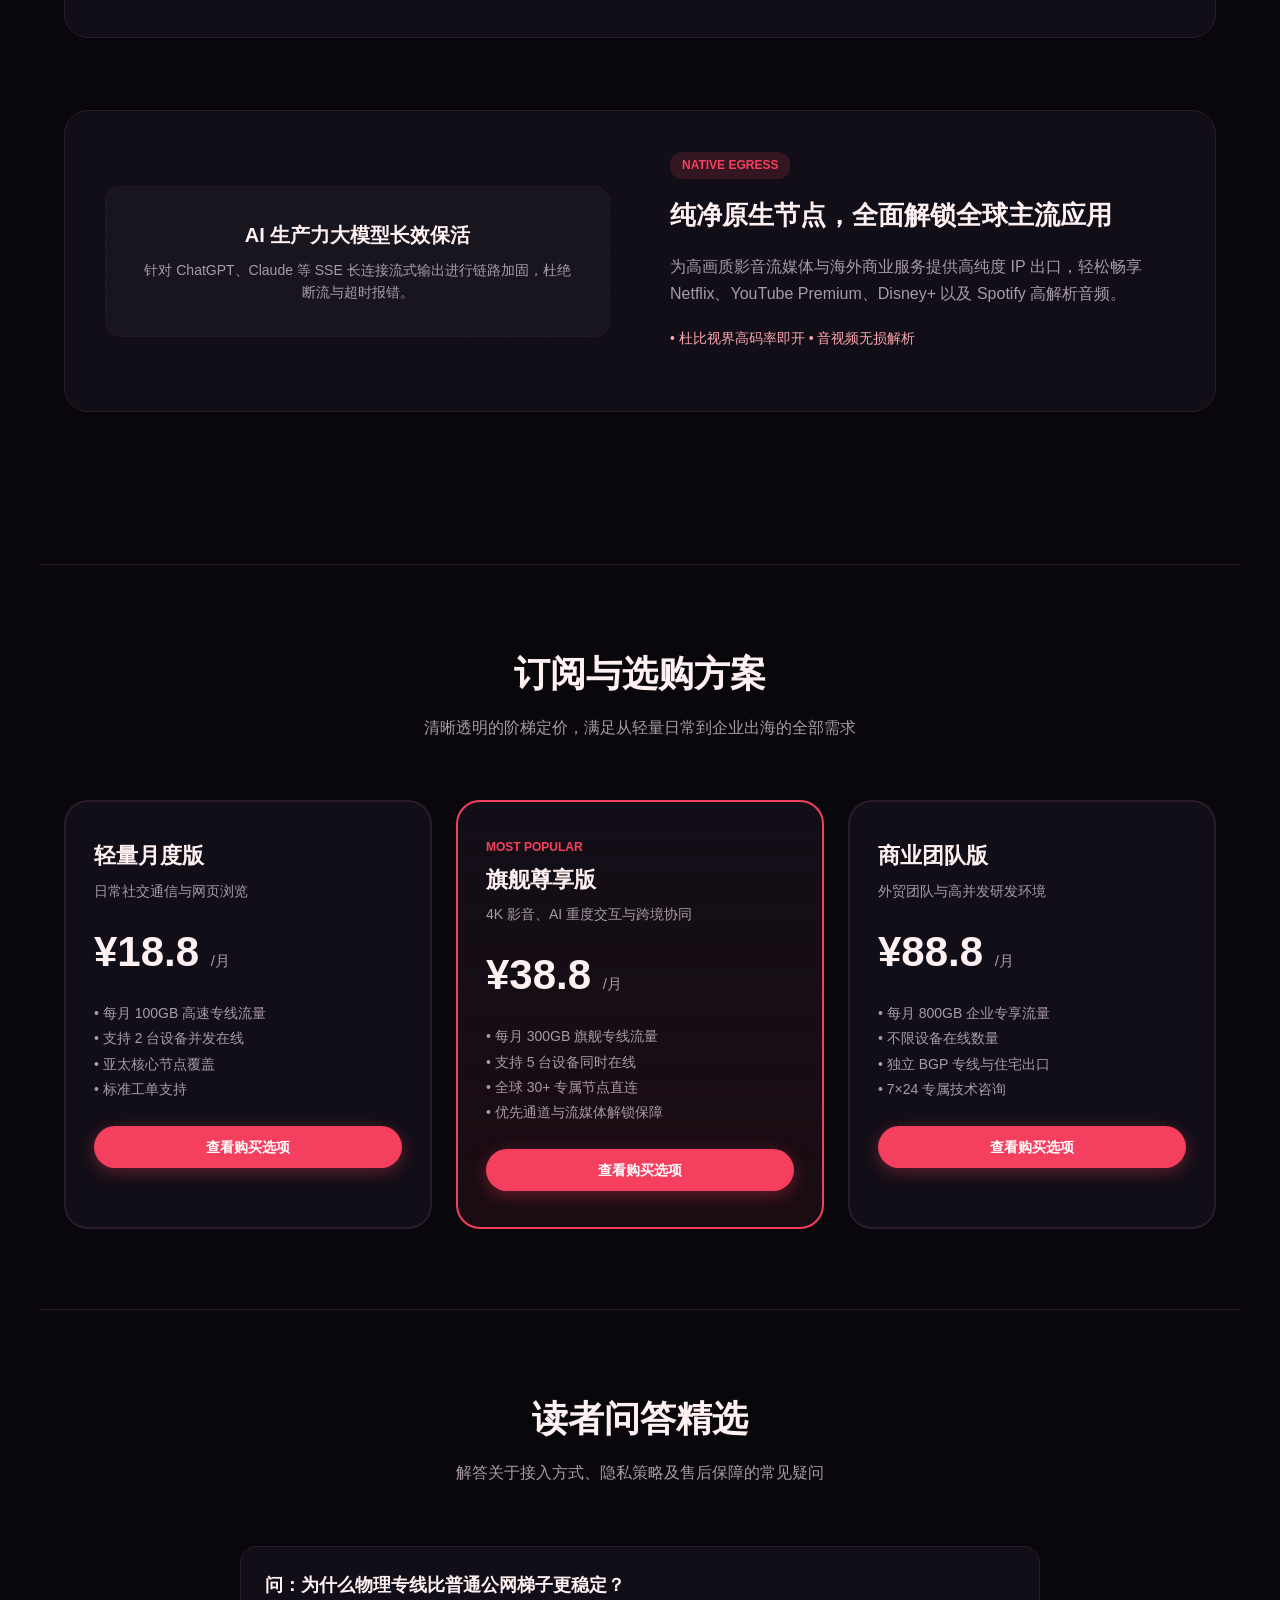
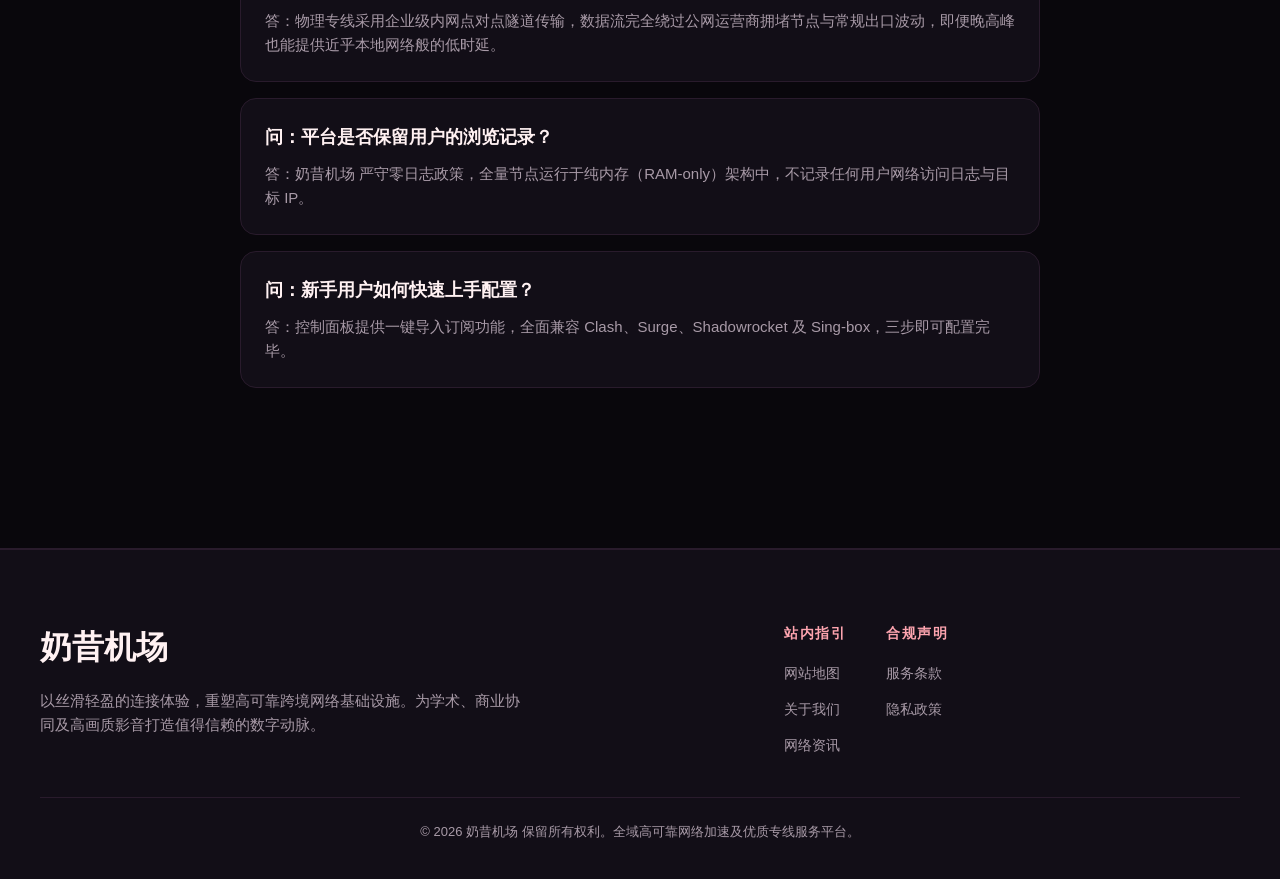
==== commit 95cc5cea: "Improve landing-page metadata, headings and crawl consistency" ====
--- a/index.html
+++ b/index.html
@@ -2,18 +2,22 @@
 <html lang="zh-CN">
 <head>
   <meta charset="UTF-8">
-  <meta name="viewport" content="width=device-width, initial-scale=1.0">
-  <title>奶昔 Nexitally 专线网络 - 2026 顶级高速专线网络加速服务 | 4K流媒体解锁</title>
-  <meta name="description" content="奶昔机场以现代杂志感极简架构呈现全冗余物理专线加速体验。全天候杜比视界4K/8K秒开，AI模型极速交互，构建流畅无阻的跨境网络桥梁。">
+  <meta name="viewport" content="width=device-width, initial-scale=1">
+  <title>奶昔 Nexitally机场｜影音连接与设备准备</title>
+  <meta name="description" content="围绕奶昔 Nexitally的影音连接与设备准备整理实用资料。按自己的设备、使用场景与预算核对服务条件，再查看外部购买页面的具体商品和条款。">
   <link rel="canonical" href="https://nexitally.space/">
   <link rel="stylesheet" href="style.css">
   <meta property="og:type" content="website">
-  <meta property="og:title" content="奶昔机场官方平台 - 2026顶级丝滑专线网络加速服务 | 极速秒开与流媒体解锁优质机场推荐">
-  <meta property="og:description" content="奶昔机场以现代杂志感极简架构呈现全冗余物理专线加速体验。全天候杜比视界4K/8K秒开，AI模型极速交互，构建流畅无阻的跨境网络桥梁。">
+  <meta property="og:title" content="奶昔 Nexitally机场｜影音连接与设备准备">
+  <meta property="og:description" content="围绕奶昔 Nexitally的影音连接与设备准备整理实用资料。按自己的设备、使用场景与预算核对服务条件，再查看外部购买页面的具体商品和条款。">
   <meta property="og:url" content="https://nexitally.space/">
-  <script type="application/ld+json">
-  {"@context": "https://schema.org", "@type": "Product", "name": "奶昔机场网络加速", "description": "奶昔机场以现代杂志感极简架构呈现全冗余物理专线加速体验。全天候杜比视界4K/8K秒开，AI模型极速交互，构建流畅无阻的跨境网络桥梁。", "brand": {"@type": "Brand", "name": "奶昔机场"}}
-  </script>
+  
+
+<meta property="og:site_name" content="奶昔 Nexitally">
+<meta name="twitter:title" content="奶昔 Nexitally机场｜影音连接与设备准备">
+<meta name="twitter:description" content="围绕奶昔 Nexitally的影音连接与设备准备整理实用资料。按自己的设备、使用场景与预算核对服务条件，再查看外部购买页面的具体商品和条款。">
+<script id="landing-maintenance-schema" type="application/ld+json">{"@context": "https://schema.org", "@type": "WebSite", "name": "奶昔 Nexitally机场｜影音连接与设备准备", "url": "https://nexitally.space/", "inLanguage": "zh-CN"}</script>
+<link rel="stylesheet" href="landing-maintenance.css">
 </head>
 <body>
 
@@ -31,18 +35,18 @@
         <li><a href="#qna">常见问答</a></li>
         <li><a href="sweet-notes.html">网络资讯</a></li>
       </ul>
-      <a href="https://ww012.twilightaff.com/#/?code=A56DH1Af" class="mag-cta-btn" target="_blank" rel="nofollow">立即注册/登录</a>
+      <a href="https://ww012.twilightaff.com/#/?code=A56DH1Af" class="mag-cta-btn" target="_blank" rel="nofollow noopener sponsored">查看购买选项</a>
     </div>
   </nav>
 
   <!-- Monumental Centered Hero -->
   <header class="mag-hero">
     <div class="mag-hero-issue">2026 EDITION • ULTRA TRANSIT JOURNAL</div>
-    <h1 class="mag-hero-title">奶昔机场生活漫游志 <span>如丝绒般轻盈瞬达全球</span></h1>
+    <h1 class="mag-hero-title" data-landing-title="true"><span class="landing-brand">奶昔 Nexitally机场</span><span class="landing-focus">影音连接与设备准备</span></h1>
     <p class="mag-hero-lead">连接不仅是字节传输，更是一种优雅生活方式。奶昔机场从底层协议重构到跨境光纤拓扑深度演进，赋予每一次点击温润顺滑的触感。</p>
     
     <div class="mag-hero-actions">
-      <a href="https://ww012.twilightaff.com/#/?code=A56DH1Af" class="mag-cta-btn" style="padding: 14px 32px; font-size: 16px;" target="_blank" rel="nofollow">开启免费试用</a>
+      <a href="https://ww012.twilightaff.com/#/?code=A56DH1Af" class="mag-cta-btn" style="padding: 14px 32px; font-size: 16px;" target="_blank" rel="nofollow noopener sponsored">查看购买选项</a>
       <a href="#plans" class="btn-mag-outline" target="_blank">查看套餐资费</a>
     </div>
 
@@ -164,7 +168,7 @@
         <p style="color: var(--muted); font-size: 14px; line-height: 1.8; margin-bottom: 24px;">
           • 每月 100GB 高速专线流量<br>• 支持 2 台设备并发在线<br>• 亚太核心节点覆盖<br>• 标准工单支持
         </p>
-        <a href="https://ww012.twilightaff.com/#/?code=A56DH1Af" class="mag-cta-btn" style="text-align: center;" target="_blank" rel="nofollow">立即开通</a>
+        <a href="https://ww012.twilightaff.com/#/?code=A56DH1Af" class="mag-cta-btn" style="text-align: center;" target="_blank" rel="nofollow noopener sponsored">查看购买选项</a>
       </div>
 
       <div class="mag-price-pill featured">
@@ -175,7 +179,7 @@
         <p style="color: var(--muted); font-size: 14px; line-height: 1.8; margin-bottom: 24px;">
           • 每月 300GB 旗舰专线流量<br>• 支持 5 台设备同时在线<br>• 全球 30+ 专属节点直连<br>• 优先通道与流媒体解锁保障
         </p>
-        <a href="https://ww012.twilightaff.com/#/?code=A56DH1Af" class="mag-cta-btn" style="text-align: center;" target="_blank" rel="nofollow">立即开通</a>
+        <a href="https://ww012.twilightaff.com/#/?code=A56DH1Af" class="mag-cta-btn" style="text-align: center;" target="_blank" rel="nofollow noopener sponsored">查看购买选项</a>
       </div>
 
       <div class="mag-price-pill">
@@ -185,7 +189,7 @@
         <p style="color: var(--muted); font-size: 14px; line-height: 1.8; margin-bottom: 24px;">
           • 每月 800GB 企业专享流量<br>• 不限设备在线数量<br>• 独立 BGP 专线与住宅出口<br>• 7×24 专属技术咨询
         </p>
-        <a href="https://ww012.twilightaff.com/#/?code=A56DH1Af" class="mag-cta-btn" style="text-align: center;" target="_blank" rel="nofollow">立即开通</a>
+        <a href="https://ww012.twilightaff.com/#/?code=A56DH1Af" class="mag-cta-btn" style="text-align: center;" target="_blank" rel="nofollow noopener sponsored">查看购买选项</a>
       </div>
     </div>
   </section>
--- a/landing-maintenance.css
+++ b/landing-maintenance.css
@@ -0,0 +1,7 @@
+/* Scoped heading and keyboard improvements; original brand design remains. */
+h1[data-landing-title]{font-size:clamp(2rem,4.4vw,4.4rem);line-height:1.18;letter-spacing:-.025em;overflow-wrap:anywhere}
+h1[data-landing-title] .landing-brand{display:block;font-size:.74em;line-height:1.3;margin-bottom:.35em}
+h1[data-landing-title] .landing-focus{display:block;font-size:1em}
+a:focus-visible,button:focus-visible{outline:3px solid currentColor;outline-offset:5px}
+@media(max-width:600px){h1[data-landing-title]{font-size:clamp(1.65rem,7.8vw,2.3rem);line-height:1.22;max-width:100%;margin-top:.4em;margin-bottom:.6em}h1[data-landing-title] .landing-brand{font-size:.78em}}
+@media(prefers-reduced-motion:reduce){*,*::before,*::after{animation-duration:.01ms!important;animation-iteration-count:1!important;scroll-behavior:auto!important}}
